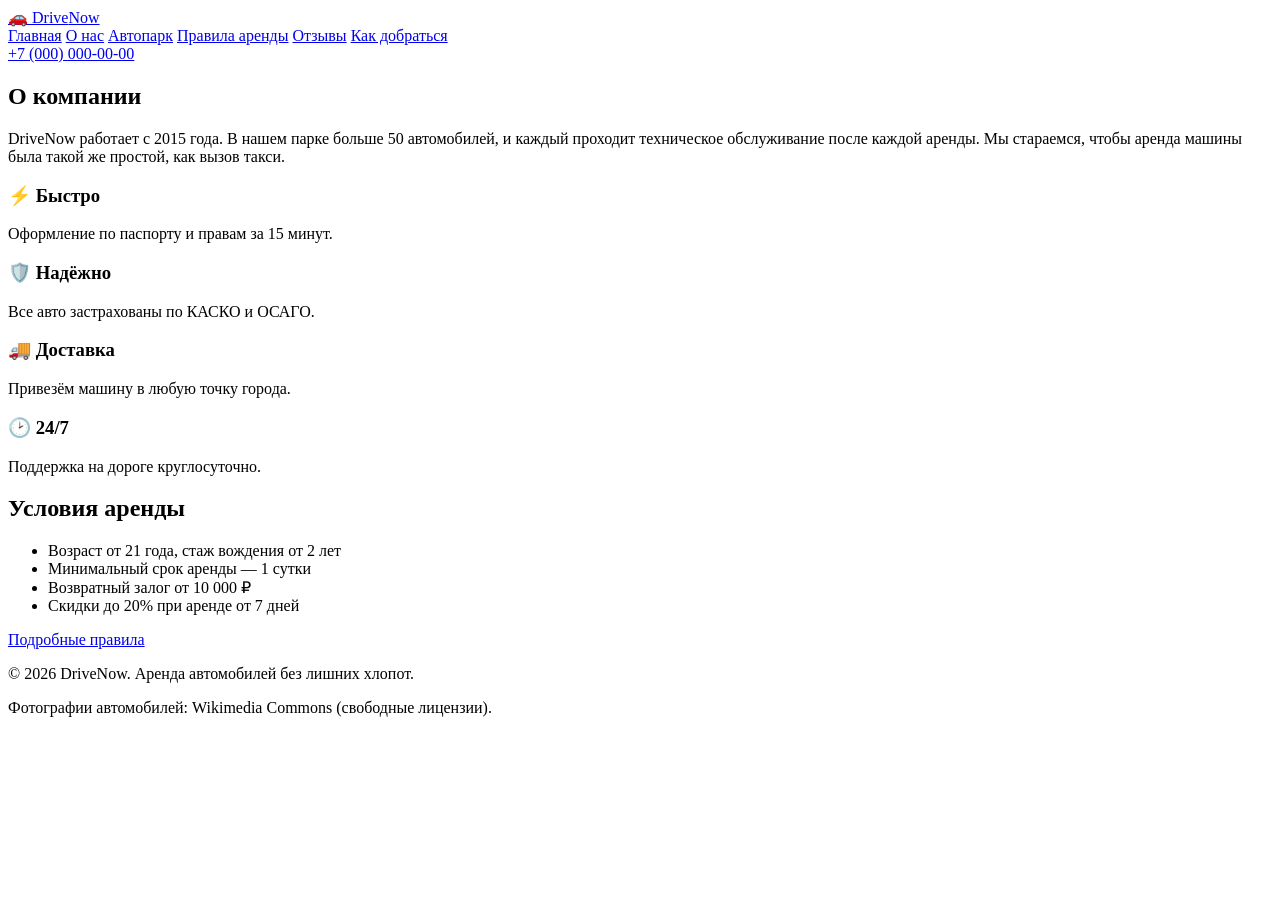
==== about.html @ f45eff08 "Add files via upload" ====
<!DOCTYPE html>
<html lang="ru">
<head>
    <meta charset="UTF-8">
    <meta name="viewport" content="width=device-width, initial-scale=1.0">
    <title>О нас — DriveNow</title>
    <link rel="stylesheet" href="css/style.css">
</head>
<body>
    <header class="header">
        <div class="container header__inner">
            <a href="index.html" class="logo">🚗 Drive<span>Now</span></a>
            <nav class="nav">
                <a href="index.html">Главная</a>
                <a href="about.html" class="active">О нас</a>
                <a href="fleet.html">Автопарк</a>
                <a href="rules.html">Правила аренды</a>
                <a href="reviews.html">Отзывы</a>
                <a href="contacts.html">Как добраться</a>
            </nav>
            <a href="tel:+70000000000" class="phone">+7 (000) 000-00-00</a>
        </div>
    </header>

    <main>
        <section class="container section">
            <h1>О компании</h1>
            <p>DriveNow работает с 2015 года. В нашем парке больше 50 автомобилей, и каждый проходит
               техническое обслуживание после каждой аренды. Мы стараемся, чтобы аренда машины была
               такой же простой, как вызов такси.</p>

            <div class="features">
                <div class="feature"><h3>⚡ Быстро</h3><p>Оформление по паспорту и правам за 15 минут.</p></div>
                <div class="feature"><h3>🛡️ Надёжно</h3><p>Все авто застрахованы по КАСКО и ОСАГО.</p></div>
                <div class="feature"><h3>🚚 Доставка</h3><p>Привезём машину в любую точку города.</p></div>
                <div class="feature"><h3>🕑 24/7</h3><p>Поддержка на дороге круглосуточно.</p></div>
            </div>

            <h2>Условия аренды</h2>
            <ul class="conditions">
                <li>Возраст от 21 года, стаж вождения от 2 лет</li>
                <li>Минимальный срок аренды — 1 сутки</li>
                <li>Возвратный залог от 10 000 ₽</li>
                <li>Скидки до 20% при аренде от 7 дней</li>
            </ul>
            <p style="margin-top:16px"><a href="rules.html" class="btn">Подробные правила</a></p>
        </section>
    </main>

    <footer class="footer">
        <div class="container">
            <p>© 2026 DriveNow. Аренда автомобилей без лишних хлопот.</p>
            <p class="small">Фотографии автомобилей: Wikimedia Commons (свободные лицензии).</p>
            <!-- Сюда вставить код счётчика LiveInternet -->
        </div>
    </footer>
</body>
</html>
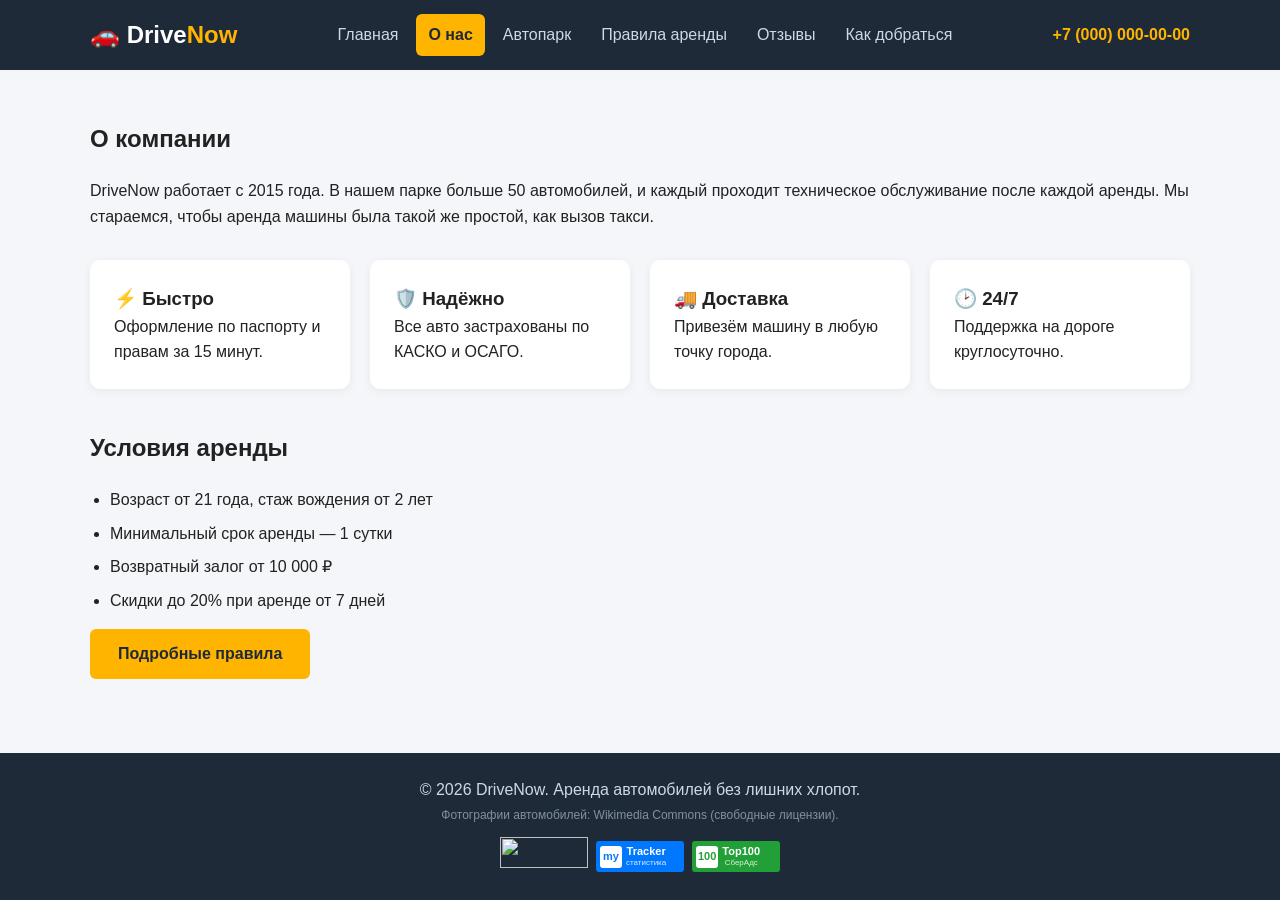
==== commit 3bffa327: "Update about.html" ====
--- a/about.html
+++ b/about.html
@@ -47,12 +47,71 @@
         </section>
     </main>
 
-    <footer class="footer">
-        <div class="container">
-            <p>© 2026 DriveNow. Аренда автомобилей без лишних хлопот.</p>
-            <p class="small">Фотографии автомобилей: Wikimedia Commons (свободные лицензии).</p>
-            <!-- Сюда вставить код счётчика LiveInternet -->
+<footer class="footer">
+    <div class="container">
+        <p>© 2026 DriveNow. Аренда автомобилей без лишних хлопот.</p>
+        <p class="small">Фотографии автомобилей: Wikimedia Commons (свободные лицензии).</p>
+
+        <div class="counters">
+            <!--LiveInternet counter--><a href="https://www.liveinternet.ru/click"
+            target="_blank"><img id="licnt5962" width="88" height="31" style="border:0"
+            title="LiveInternet: показано число просмотров и посетителей за 24 часа"
+            src="[data-uri]"
+            alt=""/></a><script>(function(d,s){d.getElementById("licnt5962").src=
+            "https://counter.yadro.ru/hit?t52.6;r"+escape(d.referrer)+
+            ((typeof(s)=="undefined")?"":";s"+s.width+"*"+s.height+"*"+
+            (s.colorDepth?s.colorDepth:s.pixelDepth))+";u"+escape(d.URL)+
+            ";h"+escape(d.title.substring(0,150))+";"+Math.random()})
+            (document,screen)</script><!--/LiveInternet-->
+
+            <!-- Top.Mail.Ru: видимый информер -->
+            <!-- MyTracker (бывший Top.Mail.Ru): видимая кнопка -->
+            <a href="https://tracker.my.com/" target="_blank" class="counter-badge counter-badge--mytracker"
+               title="Статистика: MyTracker (Top.Mail.Ru)">
+                <span class="counter-badge__logo">my</span>
+                <span class="counter-badge__text">Tracker<small>статистика</small></span>
+            </a>
+            
+            <!-- Top100 (СберАдс): видимая кнопка -->
+            <a href="https://ads.sber.ru/" target="_blank" class="counter-badge counter-badge--top100"
+               title="Статистика: Top100">
+                <span class="counter-badge__logo">100</span>
+                <span class="counter-badge__text">Top100<small>СберАдс</small></span>
+            </a>
         </div>
-    </footer>
+
+        <!-- Top100 (Kraken) Counter: сбор статистики -->
+        <script>
+            (function (w, d, c) {
+            (w[c] = w[c] || []).push(function() {
+                var options = { project: 7753154 };
+                try { w.top100Counter = new top100(options); } catch(e) { }
+            });
+            var n = d.getElementsByTagName("script")[0],
+            s = d.createElement("script"),
+            f = function () { n.parentNode.insertBefore(s, n); };
+            s.type = "text/javascript";
+            s.async = true;
+            s.src = (d.location.protocol == "https:" ? "https:" : "http:") + "//st.top100.ru/top100/top100.js";
+            if (w.opera == "[object Opera]") { d.addEventListener("DOMContentLoaded", f, false); } else { f(); }
+            })(window, document, "_top100q");
+        </script>
+        <noscript><img src="//counter.rambler.ru/top100.cnt?pid=7753154" alt="Топ-100" /></noscript>
+
+        <!-- Top.Mail.Ru counter: сбор статистики -->
+        <script type="text/javascript">
+        var _tmr = window._tmr || (window._tmr = []);
+        _tmr.push({id: "3806751", type: "pageView", start: (new Date()).getTime()});
+        (function (d, w, id) {
+          if (d.getElementById(id)) return;
+          var ts = d.createElement("script"); ts.type = "text/javascript"; ts.async = true; ts.id = id;
+          ts.src = "https://top-fwz1.mail.ru/js/code.js";
+          var f = function () {var s = d.getElementsByTagName("script")[0]; s.parentNode.insertBefore(ts, s);};
+          if (w.opera == "[object Opera]") { d.addEventListener("DOMContentLoaded", f, false); } else { f(); }
+        })(document, window, "tmr-code");
+        </script>
+        <noscript><div><img src="https://top-fwz1.mail.ru/counter?id=3806751;js=na" style="position:absolute;left:-9999px;" alt="Top.Mail.Ru" /></div></noscript>
+    </div>
+</footer>
 </body>
-</html>+</html>
--- a/css/style.css
+++ b/css/style.css
@@ -0,0 +1,133 @@
+* { margin: 0; padding: 0; box-sizing: border-box; }
+
+body {
+    font-family: "Segoe UI", Arial, sans-serif;
+    color: #222; background: #f5f6fa; line-height: 1.6;
+    display: flex; flex-direction: column; min-height: 100vh;
+}
+main { flex: 1; }
+.container { max-width: 1140px; margin: 0 auto; padding: 0 20px; }
+h1, h2 { margin-bottom: 20px; }
+h2 { margin-top: 40px; }
+
+/* Шапка */
+.header { background: #1e2a38; position: sticky; top: 0; z-index: 10; }
+.header__inner { display: flex; align-items: center; justify-content: space-between; min-height: 70px; gap: 16px; }
+.logo { color: #fff; font-size: 24px; font-weight: 700; text-decoration: none; white-space: nowrap; }
+.logo span { color: #ffb400; }
+.nav { display: flex; gap: 6px; flex-wrap: wrap; }
+.nav a { color: #cfd8e3; text-decoration: none; padding: 8px 12px; border-radius: 6px; transition: .2s; }
+.nav a:hover { background: #2e3e52; color: #fff; }
+.nav a.active { background: #ffb400; color: #1e2a38; font-weight: 600; }
+.phone { color: #ffb400; text-decoration: none; font-weight: 600; white-space: nowrap; }
+
+/* Баннер */
+.hero {
+    background: linear-gradient(rgba(0,0,0,.55), rgba(0,0,0,.55)),
+                url("https://commons.wikimedia.org/wiki/Special:FilePath/2018_Toyota_Camry_(ASV70R)_Ascent_sedan_(2018-08-27)_01.jpg") center/cover, #1e2a38;
+    color: #fff; text-align: center; padding: 110px 0;
+}
+.hero h1 { font-size: 42px; }
+.hero p { font-size: 20px; margin-bottom: 30px; }
+
+.btn { display: inline-block; background: #ffb400; color: #1e2a38; padding: 12px 28px;
+       border-radius: 6px; text-decoration: none; font-weight: 600; transition: .2s; }
+.btn:hover { background: #e0a000; }
+.btn--small { padding: 8px 16px; font-size: 14px; }
+.section { padding: 50px 20px; }
+
+/* Плитки на главной */
+.tiles { display: grid; grid-template-columns: repeat(auto-fit, minmax(200px, 1fr)); gap: 20px; }
+.tile { background: #fff; padding: 28px 22px; border-radius: 12px; text-decoration: none; color: #222;
+        box-shadow: 0 2px 12px rgba(0,0,0,.08); transition: .2s; text-align: center; }
+.tile:hover { transform: translateY(-5px); border-bottom: 4px solid #ffb400; }
+.tile__icon { font-size: 40px; display: block; margin-bottom: 10px; }
+.tile h3 { margin-bottom: 8px; color: #1e2a38; }
+.tile p { color: #666; font-size: 14px; }
+
+/* О нас */
+.features { display: grid; grid-template-columns: repeat(auto-fit, minmax(220px, 1fr)); gap: 20px; margin-top: 30px; }
+.feature { background: #fff; padding: 24px; border-radius: 10px; box-shadow: 0 2px 10px rgba(0,0,0,.06); }
+.conditions { padding-left: 20px; }
+.conditions li { margin-bottom: 8px; }
+
+/* Автопарк */
+.cars { display: grid; grid-template-columns: repeat(auto-fill, minmax(320px, 1fr)); gap: 24px; }
+.card { background: #fff; border-radius: 12px; overflow: hidden; box-shadow: 0 2px 12px rgba(0,0,0,.08); transition: transform .2s; }
+.card:hover { transform: translateY(-5px); }
+.card img { width: 100%; height: 210px; object-fit: cover; display: block; background: #ddd; }
+.card__body { padding: 20px; }
+.badge { background: #e8eef6; color: #1e2a38; font-size: 12px; padding: 3px 10px; border-radius: 20px; }
+.card h3 { margin: 10px 0 4px; }
+.specs { color: #666; font-size: 14px; }
+.card__footer { display: flex; justify-content: space-between; align-items: center; margin-top: 16px; }
+.price { font-size: 22px; font-weight: 700; color: #1e2a38; }
+.price small { font-size: 13px; color: #888; font-weight: 400; }
+
+/* Правила */
+.rules { display: grid; gap: 20px; }
+.rule { background: #fff; padding: 24px; border-radius: 10px; box-shadow: 0 2px 10px rgba(0,0,0,.06); }
+.rule h3 { margin-bottom: 12px; color: #1e2a38; }
+.rule ul { padding-left: 20px; }
+.rule li { margin-bottom: 6px; }
+.table { border-collapse: collapse; margin: 10px 0 14px; width: 100%; max-width: 420px; }
+.table th, .table td { border: 1px solid #e0e4ea; padding: 8px 12px; text-align: left; }
+.table th { background: #f0f3f8; }
+
+/* Отзывы */
+.reviews { display: grid; grid-template-columns: repeat(auto-fit, minmax(300px, 1fr)); gap: 20px; }
+.review { background: #fff; padding: 24px; border-radius: 10px; border-left: 4px solid #ffb400; box-shadow: 0 2px 10px rgba(0,0,0,.06); }
+.review__head { display: flex; justify-content: space-between; }
+.date { color: #999; font-size: 14px; }
+.stars { color: #ffb400; font-size: 20px; margin: 6px 0 10px; }
+
+/* Как добраться */
+.contacts { display: grid; grid-template-columns: 1fr 1.5fr; gap: 24px; align-items: start; }
+.contact-info { background: #fff; padding: 24px; border-radius: 10px; box-shadow: 0 2px 10px rgba(0,0,0,.06); }
+.contact-info p { margin-bottom: 12px; }
+.contact-info a { color: #1e2a38; }
+.map { border-radius: 10px; overflow: hidden; box-shadow: 0 2px 10px rgba(0,0,0,.06); }
+.route { display: grid; grid-template-columns: repeat(auto-fit, minmax(300px, 1fr)); gap: 20px; }
+.route__item { background: #fff; padding: 24px; border-radius: 10px; border-left: 4px solid #1e2a38; box-shadow: 0 2px 10px rgba(0,0,0,.06); }
+.route__item ol { padding-left: 20px; margin-top: 10px; }
+.route__item li { margin-bottom: 6px; }
+.time { margin-top: 10px; color: #666; font-weight: 600; }
+.line { display: inline-block; width: 24px; height: 24px; border-radius: 50%; color: #fff;
+        text-align: center; font-size: 13px; line-height: 24px; vertical-align: middle; }
+.line--grey { background: #999; }
+.line--brown { background: #8d5b2d; }
+.note { margin-top: 24px; background: #fff8e1; padding: 14px 18px; border-radius: 8px; }
+
+/* Подвал */
+.footer { background: #1e2a38; color: #cfd8e3; text-align: center; padding: 24px 0; }
+.footer .small { font-size: 12px; color: #8090a3; margin-top: 4px; }
+.counters { display: flex; justify-content: center; align-items: center; gap: 8px; margin-top: 12px; flex-wrap: wrap; }
+/* Кнопки счётчиков 88×31 */
+.counter-badge {
+    display: inline-flex; align-items: center; gap: 4px;
+    width: 88px; height: 31px; padding: 0 4px;
+    border-radius: 3px; text-decoration: none; overflow: hidden;
+    font-family: Arial, sans-serif; color: #fff; line-height: 1;
+}
+.counter-badge__logo {
+    flex-shrink: 0; min-width: 22px; height: 22px; padding: 0 2px;
+    border-radius: 3px; background: #fff;
+    font-size: 11px; font-weight: 700;
+    display: flex; align-items: center; justify-content: center;
+}
+.counter-badge__text { display: flex; flex-direction: column; font-size: 11px; font-weight: 700; }
+.counter-badge__text small { font-size: 8px; font-weight: 400; opacity: .85; margin-top: 2px; }
+
+.counter-badge--mytracker { background: #0077ff; }
+.counter-badge--mytracker .counter-badge__logo { color: #0077ff; }
+
+.counter-badge--top100 { background: #21a038; }
+.counter-badge--top100 .counter-badge__logo { color: #21a038; }
+/* Адаптив */
+@media (max-width: 900px) {
+    .header__inner { flex-direction: column; padding: 12px 20px; }
+    .nav { justify-content: center; }
+    .phone { display: none; }
+    .contacts { grid-template-columns: 1fr; }
+    .hero h1 { font-size: 30px; }
+}
